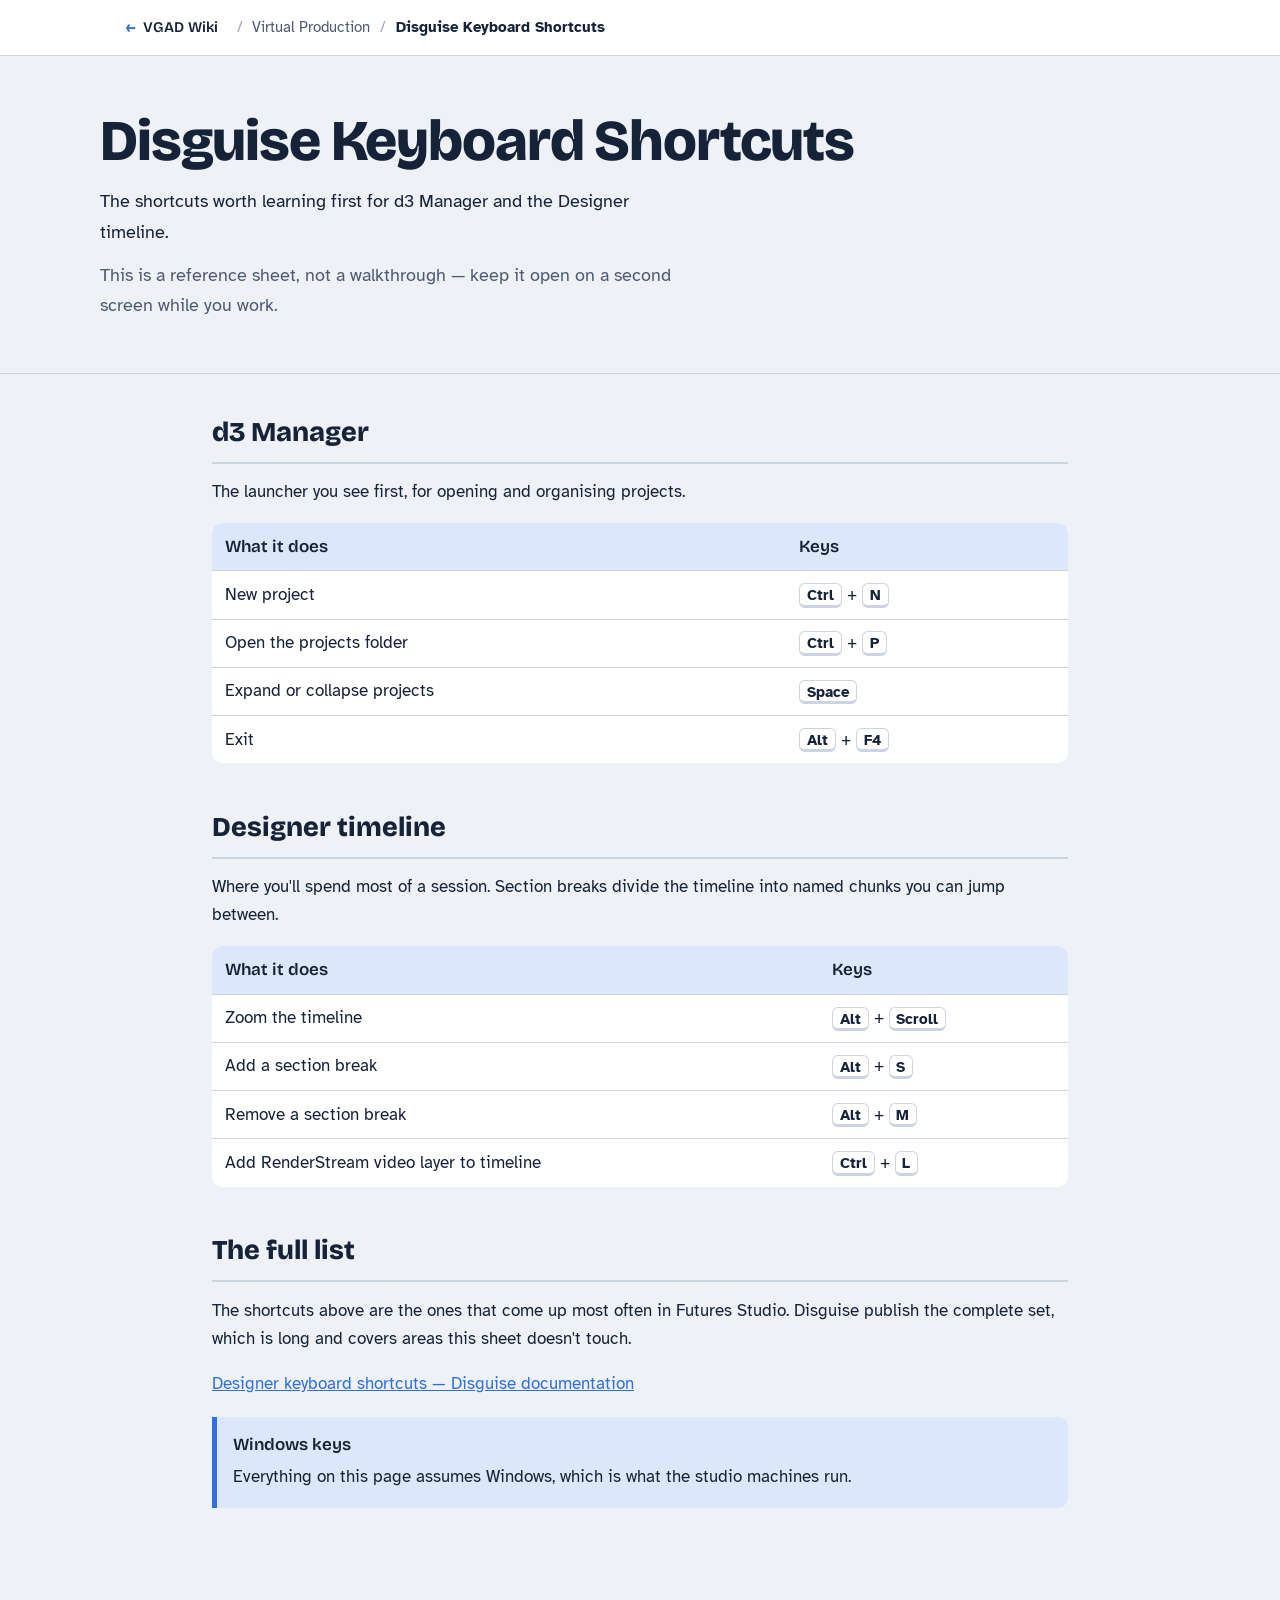
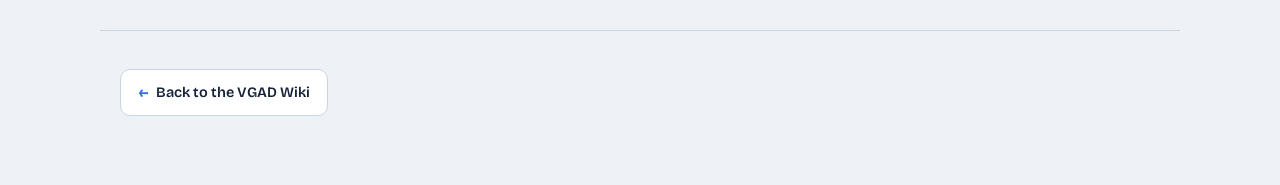
==== guides/disguise-shortcuts/index.html @ 0ec35150 "Added guide on using Disguise and two info sheets on Futures Studio hardware and Disguise Keyboard s" ====
<!DOCTYPE html>
<html lang="en-GB">

<head>
  <meta charset="utf-8">
  <meta name="viewport" content="width=device-width, initial-scale=1">
  <title>Disguise Keyboard Shortcuts · VGAD Wiki</title>
  <meta name="description" content="Keyboard shortcuts for d3 Manager and the Designer timeline, for use in Futures Studio.">
  <link rel="preconnect" href="https://fonts.googleapis.com">
  <link rel="preconnect" href="https://fonts.gstatic.com" crossorigin>
  <link
    href="https://fonts.googleapis.com/css2?family=Atkinson+Hyperlegible:ital,wght@0,400;0,700;1,400&family=Bricolage+Grotesque:opsz,wght@12..96,600;12..96,800&family=JetBrains+Mono:wght@500&display=swap"
    rel="stylesheet">
  <link rel="stylesheet" href="../../assets/wiki.css">
</head>

<body>

  <div class="wikibar">
    <div class="wikibar-inner">
      <a class="home" href="../../"><span class="arrow">&larr;</span> VGAD Wiki</a>
      <span class="crumb"><span class="sep">/</span> <span>Virtual Production</span> <span class="sep">/</span>
        <span class="here">Disguise Keyboard Shortcuts</span></span>
    </div>
  </div>

  <header class="hero">
    <div class="hero-inner single">
      <div>
        <h1>Disguise Keyboard Shortcuts</h1>
        <p class="lede">The shortcuts worth learning first for d3 Manager and the Designer timeline.</p>
        <p>This is a reference sheet, not a walkthrough — keep it open on a second screen while you work.</p>
      </div>
    </div>
  </header>

  <div class="sheetwrap">

    <section class="sheet-sec" id="manager">
      <h2>d3 Manager</h2>
      <p>The launcher you see first, for opening and organising projects.</p>
      <div class="table-scroll">
        <table>
          <thead>
            <tr>
              <th>What it does</th>
              <th>Keys</th>
            </tr>
          </thead>
          <tbody>
            <tr>
              <td>New project</td>
              <td><kbd>Ctrl</kbd> + <kbd>N</kbd></td>
            </tr>
            <tr>
              <td>Open the projects folder</td>
              <td><kbd>Ctrl</kbd> + <kbd>P</kbd></td>
            </tr>
            <tr>
              <td>Expand or collapse projects</td>
              <td><kbd>Space</kbd></td>
            </tr>
            <tr>
              <td>Exit</td>
              <td><kbd>Alt</kbd> + <kbd>F4</kbd></td>
            </tr>
          </tbody>
        </table>
      </div>
    </section>

    <section class="sheet-sec" id="timeline">
      <h2>Designer timeline</h2>
      <p>Where you'll spend most of a session. Section breaks divide the timeline into named chunks you can jump
        between.</p>
      <div class="table-scroll">
        <table>
          <thead>
            <tr>
              <th>What it does</th>
              <th>Keys</th>
            </tr>
          </thead>
          <tbody>
            <tr>
              <td>Zoom the timeline</td>
              <td><kbd>Alt</kbd> + <kbd>Scroll</kbd></td>
            </tr>
            <tr>
              <td>Add a section break</td>
              <td><kbd>Alt</kbd> + <kbd>S</kbd></td>
            </tr>
            <tr>
              <td>Remove a section break</td>
              <td><kbd>Alt</kbd> + <kbd>M</kbd></td>
            </tr>
            <tr>
              <td>Add RenderStream video layer to timeline</td>
              <td><kbd>Ctrl</kbd> + <kbd>L</kbd></td>
            </tr>
          </tbody>
        </table>
      </div>

    </section>

    <section class="sheet-sec" id="more">
      <h2>The full list</h2>
      <p>The shortcuts above are the ones that come up most often in Futures Studio. Disguise publish the complete set,
        which is long and covers areas this sheet doesn't touch.</p>
      <p><a href="https://help.disguise.one/designer/getting-started/designer-keyboard-shortcuts">Designer keyboard
          shortcuts — Disguise documentation</a></p>

      <div class="note"><strong class="label">Windows keys</strong>
        <p>Everything on this page assumes Windows, which is what the studio machines run.</p>
      </div>
    </section>

  </div>

  <footer class="sitefoot">
    <p><a class="backhome" href="../../"><span class="arrow">&larr;</span> Back to the VGAD Wiki</a></p>
  </footer>

</body>

</html>
---- assets/wiki.css ----
/* ==========================================================================
   VGAD Wiki - shared stylesheet
   Every page in the wiki links to this file. Change a value here and it
   changes everywhere. Colours are defined once as custom properties on
   :root, then redefined for dark mode.
   ========================================================================== */

:root {
  --paper: #EEF2F7;
  --surface: #FFFFFF;
  --ink: #152238;
  --muted: #4D5B72;
  --rule: #CBD4E1;
  --wire: #2F6FDE;
  --wire-soft: #DCE7FB;
  --amber: #B86E00;
  --amber-soft: #FFF1D6;
  --green: #1F7A4D;
  --green-soft: #DDF3E7;
  --node: #1C2B45;
  --node-head-a: #2F6FDE;
  --node-head-b: #7B4FD6;
  --node-head-c: #1F9E6A;
  --placeholder: #FFE58A;
  --placeholder-ink: #5A4300;
  --display: "Bricolage Grotesque", "Segoe UI", system-ui, sans-serif;
  --body: "Atkinson Hyperlegible", "Segoe UI", Verdana, system-ui, sans-serif;
  --mono: "JetBrains Mono", Consolas, "Courier New", monospace;
}

@media (prefers-color-scheme: dark) {
  :root:not([data-theme="light"]) {
    --paper: #0F1726;
    --surface: #172238;
    --ink: #E6ECF5;
    --muted: #A5B2C6;
    --rule: #2B3A55;
    --wire: #7BA6F5;
    --wire-soft: #1E3157;
    --amber: #F2B75A;
    --amber-soft: #3A2C12;
    --green: #6FD19E;
    --green-soft: #153426;
    --node: #0B1220;
    --placeholder: #6B5200;
    --placeholder-ink: #FFE9A8;
  }
}

:root[data-theme="dark"] {
  --paper: #0F1726;
  --surface: #172238;
  --ink: #E6ECF5;
  --muted: #A5B2C6;
  --rule: #2B3A55;
  --wire: #7BA6F5;
  --wire-soft: #1E3157;
  --amber: #F2B75A;
  --amber-soft: #3A2C12;
  --green: #6FD19E;
  --green-soft: #153426;
  --node: #0B1220;
  --placeholder: #6B5200;
  --placeholder-ink: #FFE9A8;
}

* { box-sizing: border-box }
html { scroll-behavior: smooth }
@media (prefers-reduced-motion: reduce) { html { scroll-behavior: auto } }

body {
  margin: 0;
  background: var(--paper);
  color: var(--ink);
  font-family: var(--body);
  font-size: 1.0625rem;
  line-height: 1.65;
}

img, svg { max-width: 100% }
a { color: var(--wire) }

a:focus-visible,
button:focus-visible,
input:focus-visible,
summary:focus-visible {
  outline: 3px solid var(--wire);
  outline-offset: 3px;
  border-radius: 4px;
}

code, .path {
  font-family: var(--mono);
  font-size: .88em;
  background: var(--wire-soft);
  padding: .08em .38em;
  border-radius: 4px;
  word-break: break-word;
}

kbd {
  font-family: var(--body);
  font-weight: 700;
  font-size: .9em;
  border: 1px solid var(--rule);
  border-bottom-width: 3px;
  border-radius: 6px;
  padding: .05em .45em;
  background: var(--surface);
  white-space: nowrap;
}

.ui { font-weight: 700 }

.ph {
  background: var(--placeholder);
  color: var(--placeholder-ink);
  padding: .05em .4em;
  border-radius: 4px;
  font-weight: 700;
}

/* ==========================================================================
   Wiki chrome - the bar that sits above every guide
   ========================================================================== */

.wikibar {
  border-bottom: 1px solid var(--rule);
  background: var(--surface);
}

.wikibar-inner {
  max-width: 1080px;
  margin: 0 auto;
  padding: .7rem 1.25rem;
  display: flex;
  align-items: center;
  gap: .6rem;
  flex-wrap: wrap;
  font-size: .92rem;
}

.wikibar a.home {
  display: inline-flex;
  align-items: center;
  gap: .45rem;
  font-family: var(--display);
  font-weight: 600;
  text-decoration: none;
  color: var(--ink);
  padding: .25rem .6rem .25rem .4rem;
  border-radius: 7px;
}

.wikibar a.home:hover { background: var(--wire-soft) }
.wikibar a.home .arrow { color: var(--wire); font-weight: 800 }

.crumb { color: var(--muted); display: flex; gap: .6rem; align-items: center }
.crumb .sep { opacity: .55 }
.crumb .here { color: var(--ink); font-weight: 700 }

/* Return button at the foot of a guide */
.backhome {
  display: inline-flex;
  align-items: center;
  gap: .5rem;
  margin: 0 0 .4rem;
  padding: .65rem 1.1rem;
  border: 1px solid var(--rule);
  border-radius: 10px;
  background: var(--surface);
  color: var(--ink);
  font-family: var(--display);
  font-weight: 600;
  text-decoration: none;
}

.backhome:hover { background: var(--wire-soft); border-color: var(--wire) }
.backhome .arrow { color: var(--wire); font-weight: 800 }

/* ==========================================================================
   Hero
   ========================================================================== */

.hero {
  padding: 3.5rem 1.25rem 2.5rem;
  border-bottom: 1px solid var(--rule);
}

.hero-inner {
  max-width: 1080px;
  margin: 0 auto;
  display: grid;
  grid-template-columns: 1fr;
  gap: 2rem;
  align-items: center;
}

@media (min-width:900px) {
  .hero-inner { grid-template-columns: 1.05fr 1fr }
  .hero-inner.single { grid-template-columns: 1fr }
}

.hero h1 {
  font-family: var(--display);
  font-weight: 800;
  font-size: clamp(2.2rem, 5vw, 3.6rem);
  line-height: 1.02;
  letter-spacing: -.02em;
  margin: 0 0 1rem;
}

.hero p { margin: 0 0 .8rem; max-width: 36rem; color: var(--muted); font-size: 1.15rem }
.hero .lede { color: var(--ink) }

.graph { background: var(--node); border-radius: 14px; padding: 1rem; overflow-x: auto }
.graph svg { display: block; min-width: 480px; width: 100%; height: auto }

/* ==========================================================================
   Landing page - categories and guide cards
   ========================================================================== */

.catwrap { max-width: 1080px; margin: 0 auto; padding: 2.5rem 1.25rem 4rem }

.cat { margin: 0 0 3rem }

.cat-head {
  display: flex;
  align-items: baseline;
  gap: .9rem;
  padding-bottom: .55rem;
  margin-bottom: 1.2rem;
  border-bottom: 2px solid var(--rule);
}

.cat-head h2 {
  font-family: var(--display);
  font-weight: 800;
  font-size: clamp(1.4rem, 3vw, 1.85rem);
  margin: 0;
  letter-spacing: -.01em;
}

.cat-head .count { color: var(--muted); font-size: .9rem }

/* Entries run left to right and wrap at the window edge. As many columns as
   fit at 17rem or wider; one column on a phone. */
.cards {
  display: grid;
  grid-template-columns: repeat(auto-fill, minmax(17rem, 1fr));
  gap: 1rem;
  align-items: start;
}

.card {
  display: block;
  background: var(--surface);
  border: 1px solid var(--rule);
  border-left: 5px solid var(--wire);
  border-radius: 10px;
  padding: 1.1rem 1.2rem;
  text-decoration: none;
  color: var(--ink);
}

.card:hover { border-color: var(--wire); background: var(--wire-soft) }
.card.vp { border-left-color: var(--node-head-b) }
.card.vp:hover { border-color: var(--node-head-b) }

/* Small badge saying what kind of page the card leads to */
.kind {
  display: inline-block;
  font-family: var(--mono);
  font-size: .7rem;
  letter-spacing: .03em;
  text-transform: uppercase;
  padding: .12rem .45rem;
  border-radius: 4px;
  background: var(--wire-soft);
  color: var(--wire);
  margin-bottom: .5rem;
}

.kind.ref { background: var(--amber-soft); color: var(--amber) }

.card h3 {
  font-family: var(--display);
  font-weight: 600;
  font-size: 1.15rem;
  margin: 0 0 .35rem;
}

.card p { margin: 0 0 .6rem; color: var(--muted); font-size: .96rem }

.card .meta {
  font-size: .85rem;
  color: var(--muted);
  font-family: var(--mono);
}

.empty {
  border: 1px dashed var(--rule);
  border-radius: 10px;
  padding: 1.1rem 1.2rem;
  color: var(--muted);
}

/* ==========================================================================
   Info sheet layout - reference pages, no sidebar, no step numbering
   ========================================================================== */

.sheetwrap { max-width: 56rem; margin: 0 auto; padding: 2.2rem 1.25rem 4rem }

.sheet-sec { margin: 0 0 2.6rem; scroll-margin-top: 1rem }

.sheet-sec > h2 {
  font-family: var(--display);
  font-weight: 800;
  font-size: clamp(1.3rem, 2.6vw, 1.7rem);
  margin: 0 0 .9rem;
  padding-bottom: .45rem;
  border-bottom: 2px solid var(--rule);
}

.sheet-sec > h2 + p { margin-top: 0 }

.speclist { list-style: none; margin: 1rem 0; padding: 0; display: grid; gap: .5rem }

.speclist li {
  display: flex;
  gap: 1rem;
  flex-wrap: wrap;
  align-items: baseline;
  background: var(--surface);
  border: 1px solid var(--rule);
  border-left: 4px solid var(--wire);
  border-radius: 8px;
  padding: .65rem .9rem;
}

.speclist .k { font-weight: 700; min-width: 11rem; flex: none }
.speclist .v { color: var(--muted) }
.speclist .v strong { color: var(--ink); font-family: var(--mono); font-weight: 500 }

/* ==========================================================================
   Guide layout
   ========================================================================== */

.wrap {
  max-width: 1080px;
  margin: 0 auto;
  padding: 2rem 1.25rem 5rem;
  display: grid;
  grid-template-columns: 1fr;
  gap: 2.5rem;
}

@media (min-width:900px) { .wrap { grid-template-columns: 230px 1fr } }

nav.toc { font-size: .95rem }

@media (min-width:900px) {
  nav.toc {
    position: sticky;
    top: 1.25rem;
    align-self: start;
    max-height: calc(100vh - 2.5rem);
    overflow: auto;
  }
}

nav.toc h2 { font-family: var(--display); font-size: 1rem; margin: 0 0 .6rem }
nav.toc ol { list-style: none; margin: 0; padding: 0; counter-reset: toc }
nav.toc li { counter-increment: toc; margin: 0 }

nav.toc a {
  display: flex;
  gap: .6rem;
  align-items: baseline;
  padding: .35rem .5rem;
  border-radius: 6px;
  color: var(--ink);
  text-decoration: none;
}

nav.toc a::before {
  content: counter(toc);
  font-family: var(--display);
  font-weight: 800;
  color: var(--wire);
  min-width: 1.1rem;
}

nav.toc a:hover { background: var(--wire-soft) }
nav.toc a.done { color: var(--muted) }
nav.toc a.done::after { content: "✓"; margin-left: auto; color: var(--green); font-weight: 700 }

.toc-progress { margin: .9rem .5rem 0; font-size: .85rem; color: var(--muted) }

.reset {
  margin: .4rem .5rem 0;
  background: none;
  border: 0;
  padding: 0;
  color: var(--wire);
  font: inherit;
  font-size: .85rem;
  text-decoration: underline;
  cursor: pointer;
}

main { min-width: 0; max-width: 46rem }

section.part { margin: 0 0 3.5rem; scroll-margin-top: 1rem }

.part-head { display: flex; gap: 1rem; align-items: flex-start; margin-bottom: 1rem }

.part-num {
  flex: none;
  width: 2.6rem;
  height: 2.6rem;
  border-radius: 50%;
  background: var(--wire);
  color: #fff;
  font-family: var(--display);
  font-weight: 800;
  font-size: 1.25rem;
  display: grid;
  place-items: center;
  margin-top: .15rem;
}

.part-head h2 {
  font-family: var(--display);
  font-weight: 800;
  font-size: clamp(1.5rem, 3vw, 2rem);
  line-height: 1.15;
  margin: 0;
}

.part-head p { margin: .35rem 0 0; color: var(--muted) }

h3 { font-family: var(--display); font-weight: 600; font-size: 1.2rem; margin: 2rem 0 .5rem }

ol.steps { padding-left: 1.4rem; margin: .5rem 0 1rem }
ol.steps>li { margin: .55rem 0; padding-left: .3rem }
ol.steps>li::marker { font-weight: 700; color: var(--wire) }

ul { padding-left: 1.3rem }

/* ==========================================================================
   Content blocks
   ========================================================================== */

.note {
  border-left: 5px solid var(--wire);
  background: var(--wire-soft);
  padding: .85rem 1rem;
  border-radius: 0 10px 10px 0;
  margin: 1.2rem 0;
}

.note.warn { border-color: var(--amber); background: var(--amber-soft) }
.note.check { border-color: var(--green); background: var(--green-soft) }

.note strong.label {
  display: block;
  font-family: var(--display);
  font-weight: 600;
  margin-bottom: .15rem;
}

.note p { margin: .25rem 0 }

pre.tree {
  font-family: var(--mono);
  font-size: .88rem;
  line-height: 1.55;
  background: var(--surface);
  border: 1px solid var(--rule);
  border-radius: 10px;
  padding: 1rem 1.1rem;
  overflow-x: auto;
  margin: 1rem 0;
}

.tree .ok { color: var(--green) }
.tree .ign { color: var(--muted) }

.table-scroll { overflow-x: auto; margin: 1rem 0 }

table {
  border-collapse: collapse;
  width: 100%;
  min-width: 30rem;
  background: var(--surface);
  border-radius: 10px;
  overflow: hidden;
}

th, td {
  text-align: left;
  padding: .6rem .8rem;
  border-bottom: 1px solid var(--rule);
  vertical-align: top;
}

th { font-family: var(--display); font-weight: 600; background: var(--wire-soft) }
tr:last-child td { border-bottom: 0 }

td.ip { font-family: var(--mono); white-space: nowrap }

.done-toggle {
  display: flex;
  gap: .6rem;
  align-items: center;
  margin-top: 1.4rem;
  padding: .7rem .9rem;
  border: 1px dashed var(--rule);
  border-radius: 10px;
  cursor: pointer;
  width: fit-content;
  font-weight: 700;
}

.done-toggle input { width: 1.2rem; height: 1.2rem; accent-color: var(--green) }

details {
  background: var(--surface);
  border: 1px solid var(--rule);
  border-radius: 10px;
  margin: .7rem 0;
  padding: 0 1rem;
}

summary { cursor: pointer; font-weight: 700; padding: .8rem 0 }
details[open] summary { border-bottom: 1px solid var(--rule); margin-bottom: .6rem }
details>*:last-child { margin-bottom: .9rem }

.routine { display: grid; grid-template-columns: 1fr; gap: 1rem; margin: 1rem 0 }
@media (min-width:640px) { .routine { grid-template-columns: 1fr 1fr } }

.routine div {
  background: var(--surface);
  border: 1px solid var(--rule);
  border-top: 5px solid var(--wire);
  border-radius: 8px;
  padding: .9rem 1rem;
}

.routine div.end { border-top-color: var(--green) }
.routine h4 { font-family: var(--display); font-weight: 600; margin: 0 0 .4rem; font-size: 1.05rem }
.routine ol { margin: 0; padding-left: 1.2rem }

footer {
  max-width: 1080px;
  margin: 0 auto;
  padding: 0 1.25rem 3rem;
  color: var(--muted);
  font-size: .9rem;
}

footer.sitefoot {
  border-top: 1px solid var(--rule);
  padding-top: 1.5rem;
  margin-top: 1rem;
}
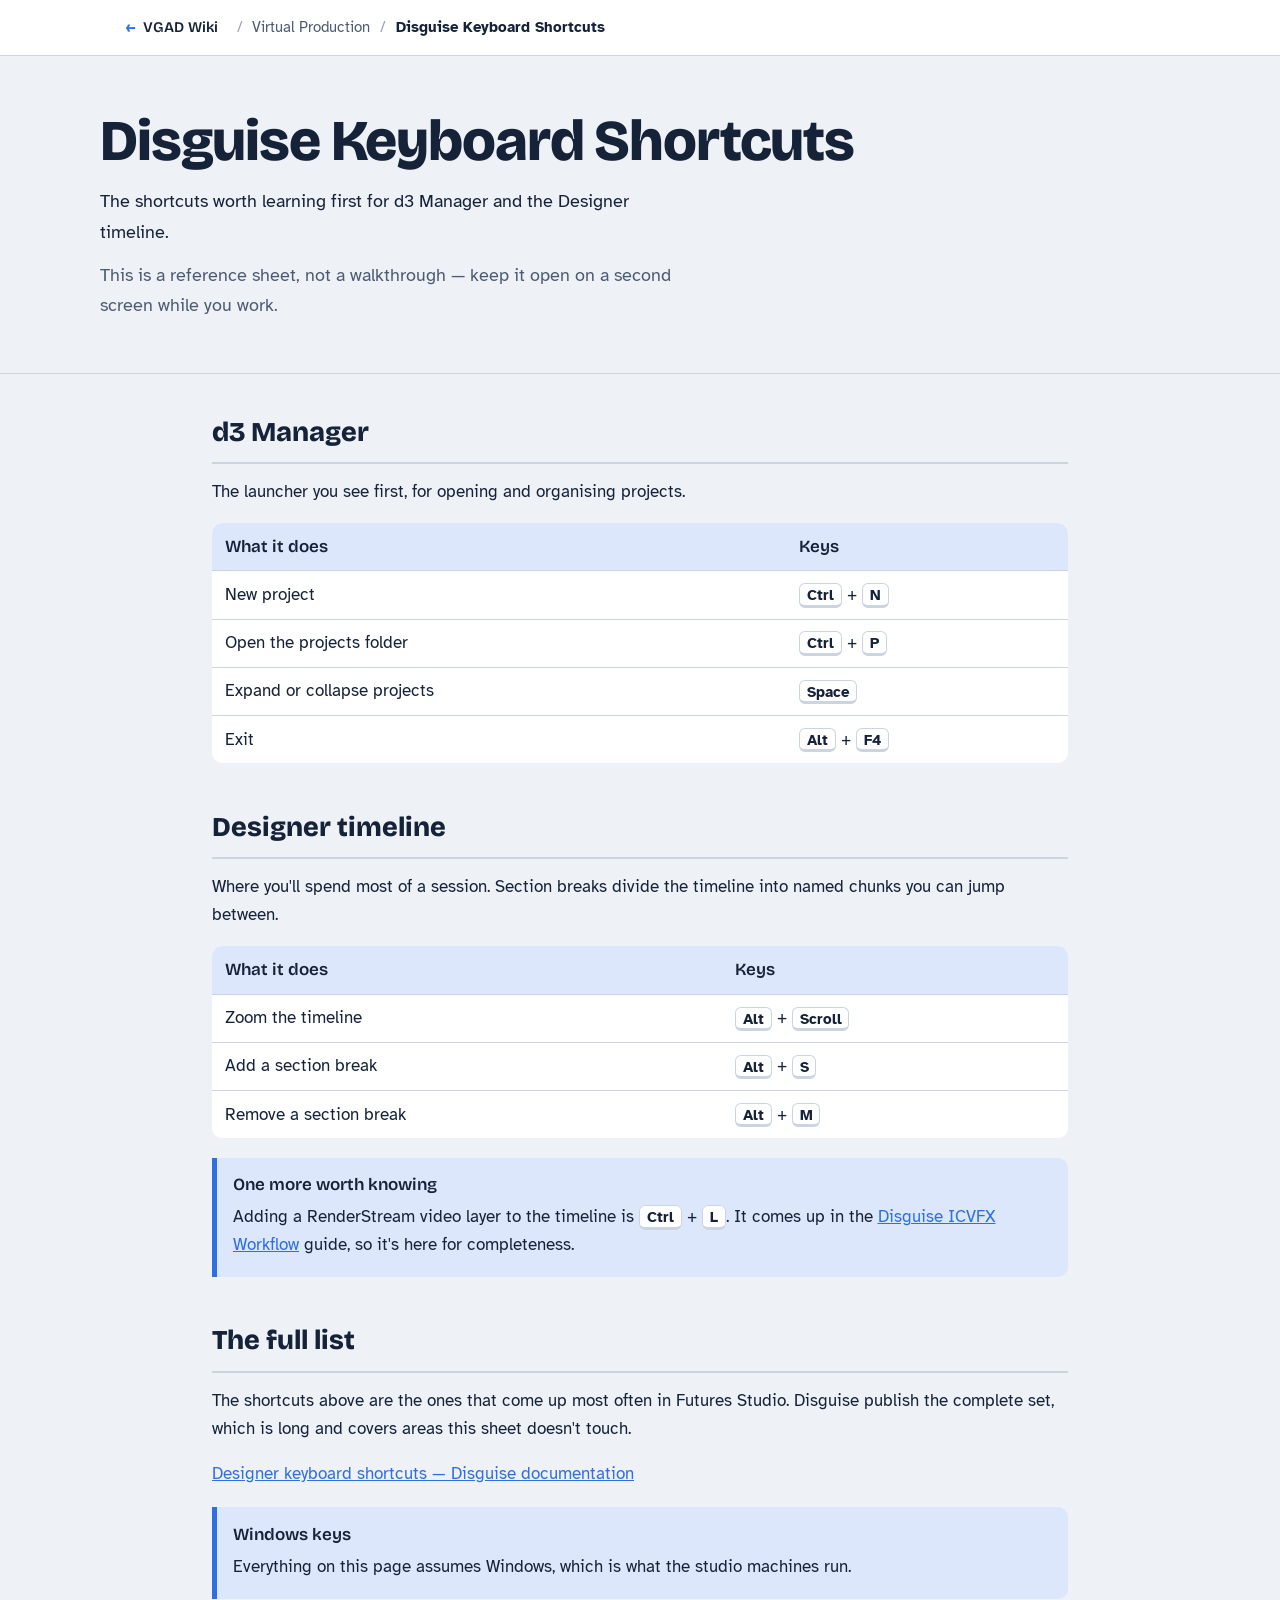
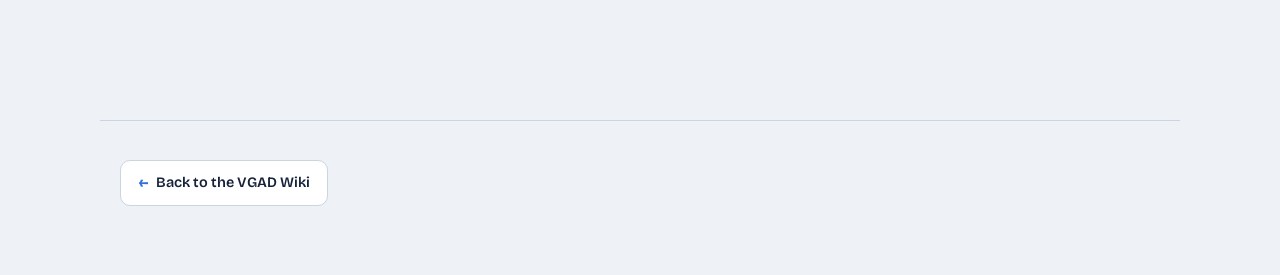
==== commit 6740dda3: "adjusted structure of wiki to accomodate a third page style for troubleshooting guides." ====
--- a/guides/disguise-shortcuts/index.html
+++ b/guides/disguise-shortcuts/index.html
@@ -94,14 +94,14 @@
               <td>Remove a section break</td>
               <td><kbd>Alt</kbd> + <kbd>M</kbd></td>
             </tr>
-            <tr>
-              <td>Add RenderStream video layer to timeline</td>
-              <td><kbd>Ctrl</kbd> + <kbd>L</kbd></td>
-            </tr>
           </tbody>
         </table>
       </div>
 
+      <div class="note"><strong class="label">One more worth knowing</strong>
+        <p>Adding a RenderStream video layer to the timeline is <kbd>Ctrl</kbd> + <kbd>L</kbd>. It comes up in the
+          <a href="../disguise-icvfx/">Disguise ICVFX Workflow</a> guide, so it's here for completeness.</p>
+      </div>
     </section>
 
     <section class="sheet-sec" id="more">
--- a/assets/wiki.css
+++ b/assets/wiki.css
@@ -213,6 +213,10 @@
 .hero p { margin: 0 0 .8rem; max-width: 36rem; color: var(--muted); font-size: 1.15rem }
 .hero .lede { color: var(--ink) }
 
+/* An error string in a hero gets more room than prose does — it is compared
+   character by character against what is on the reader's screen. */
+.hero .errtext { max-width: 52rem; font-size: .92rem; margin-top: 1.1rem }
+
 .graph { background: var(--node); border-radius: 14px; padding: 1rem; overflow-x: auto }
 .graph svg { display: block; min-width: 480px; width: 100%; height: auto }
 
@@ -267,7 +271,9 @@
 .card.vp { border-left-color: var(--node-head-b) }
 .card.vp:hover { border-color: var(--node-head-b) }
 
-/* Small badge saying what kind of page the card leads to */
+/* Small badge saying what kind of page the card leads to.
+   The card's left border carries the CATEGORY; this badge carries the TYPE.
+   Keep those two axes separate. */
 .kind {
   display: inline-block;
   font-family: var(--mono);
@@ -281,7 +287,11 @@
   margin-bottom: .5rem;
 }
 
-.kind.ref { background: var(--amber-soft); color: var(--amber) }
+/* Reference material — quiet, because nothing is wrong */
+.kind.ref { background: var(--paper); color: var(--muted); box-shadow: inset 0 0 0 1px var(--rule) }
+
+/* A fix for a specific fault — amber, the system's "something is broken" colour */
+.kind.fix { background: var(--amber-soft); color: var(--amber) }
 
 .card h3 {
   font-family: var(--display);
@@ -341,6 +351,78 @@
 .speclist .k { font-weight: 700; min-width: 11rem; flex: none }
 .speclist .v { color: var(--muted) }
 .speclist .v strong { color: var(--ink); font-family: var(--mono); font-weight: 500 }
+
+/* ==========================================================================
+   Troubleshooting pages - error, then fix
+   Built on .sheetwrap / .sheet-sec. Nothing here collapses: people arrive
+   searching for an error string, and Ctrl+F misses collapsed content in
+   Firefox and Safari.
+   ========================================================================== */
+
+.faultindex {
+  background: var(--surface);
+  border: 1px solid var(--rule);
+  border-radius: 10px;
+  padding: 1rem 1.2rem;
+  margin: 0 0 2.4rem;
+}
+
+.faultindex h2 {
+  font-family: var(--display);
+  font-weight: 600;
+  font-size: 1.05rem;
+  margin: 0 0 .6rem;
+}
+
+.faultindex ul { list-style: none; margin: 0; padding: 0; display: grid; gap: .3rem }
+.faultindex a { text-decoration: none; display: block; padding: .2rem .3rem; border-radius: 5px }
+.faultindex a:hover { background: var(--wire-soft) }
+
+.fault {
+  background: var(--surface);
+  border: 1px solid var(--rule);
+  border-left: 5px solid var(--amber);
+  border-radius: 0 10px 10px 0;
+  padding: 1.1rem 1.2rem;
+  margin: 0 0 1.2rem;
+  scroll-margin-top: 1rem;
+}
+
+.fault > h3 {
+  font-family: var(--display);
+  font-weight: 600;
+  font-size: 1.15rem;
+  margin: 0 0 .6rem;
+}
+
+/* The literal string the person is reading off their screen.
+   pre-wrap keeps the line breaks of a multi-line error; ligatures are off so
+   "->" stays two characters instead of being drawn as an arrow. */
+.errtext {
+  font-family: var(--mono);
+  font-variant-ligatures: none;
+  font-size: .88rem;
+  line-height: 1.5;
+  white-space: pre-wrap;
+  background: var(--amber-soft);
+  color: var(--ink);
+  border-radius: 6px;
+  padding: .6rem .8rem;
+  margin: 0 0 .8rem;
+  overflow-wrap: anywhere;
+}
+
+.fault > h4 {
+  font-family: var(--display);
+  font-weight: 600;
+  font-size: .95rem;
+  margin: 1rem 0 .3rem;
+  color: var(--muted);
+}
+
+.fault > h4:first-of-type { margin-top: 0 }
+.fault ol.steps { margin-bottom: 0 }
+.fault > *:last-child { margin-bottom: 0 }
 
 /* ==========================================================================
    Guide layout
